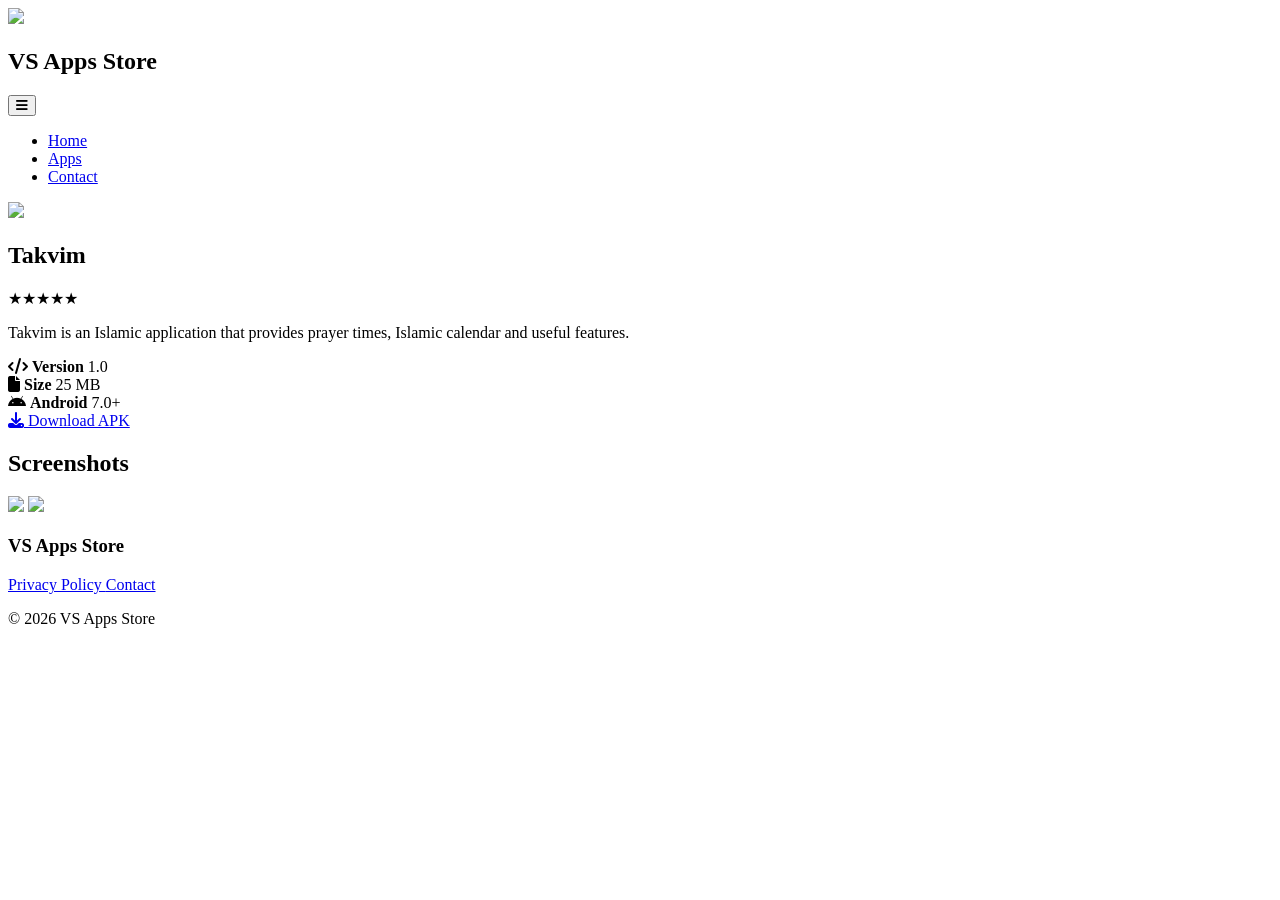
==== app.html @ e6839980 "Add files via upload" ====
<!DOCTYPE html>
<html lang="en">

<head>

<meta charset="UTF-8">
<meta name="viewport" content="width=device-width, initial-scale=1.0">

<title>Takvim | VS Apps Store</title>

<link rel="stylesheet" href="css/style.css">
<link rel="stylesheet" href="css/responsive.css">

<link href="https://fonts.googleapis.com/css2?family=Poppins:wght@300;400;500;600;700;800&display=swap" rel="stylesheet">

<link rel="stylesheet" 
href="https://cdnjs.cloudflare.com/ajax/libs/font-awesome/6.7.2/css/all.min.css">

</head>


<body>


<header>

<nav class="navbar">


<div class="logo">

<img src="images/logo.png">

<h2>VS Apps Store</h2>

</div>

<button class="menu-btn">
<i class="fa-solid fa-bars"></i>
</button>

<ul class="nav-links">

<li>
<a href="index.html">Home</a>
</li>

<li>
<a href="apps.html">Apps</a>
</li>

<li>
<a href="contact.html">Contact</a>
</li>

</ul>


</nav>

</header>




<section class="app-details">


<div class="app-icon">

<img src="images/takvim.png">

</div>



<div class="app-content">


<h1>

Takvim

</h1>


<div class="rating">

★★★★★

</div>



<p>

Takvim is an Islamic application that provides prayer times,
Islamic calendar and useful features.

</p>



<div class="details-box">


<div>

<i class="fa-solid fa-code"></i>

<strong>Version</strong>

<span>1.0</span>

</div>



<div>

<i class="fa-solid fa-file"></i>

<strong>Size</strong>

<span>25 MB</span>

</div>



<div>

<i class="fa-brands fa-android"></i>

<strong>Android</strong>

<span>7.0+</span>

</div>



</div>



<a href="downloads/Takvimi (2).apk" class="download-apk">

<i class="fa-solid fa-download"></i>

Download APK

</a>



</div>


</section>





<section class="screenshots">


<h2>

Screenshots

</h2>


<div class="shots">


<img src="screenshots/takvim1.png">

<img src="screenshots/takvim2.png">


</div>


</section>




<footer>

<h3>
VS Apps Store
</h3>


<div class="footer-links">

<a href="privacy.html">
Privacy Policy
</a>


<a href="contact.html">
Contact
</a>

</div>


<p>
© 2026 VS Apps Store
</p>


</footer>



</body>

</html>
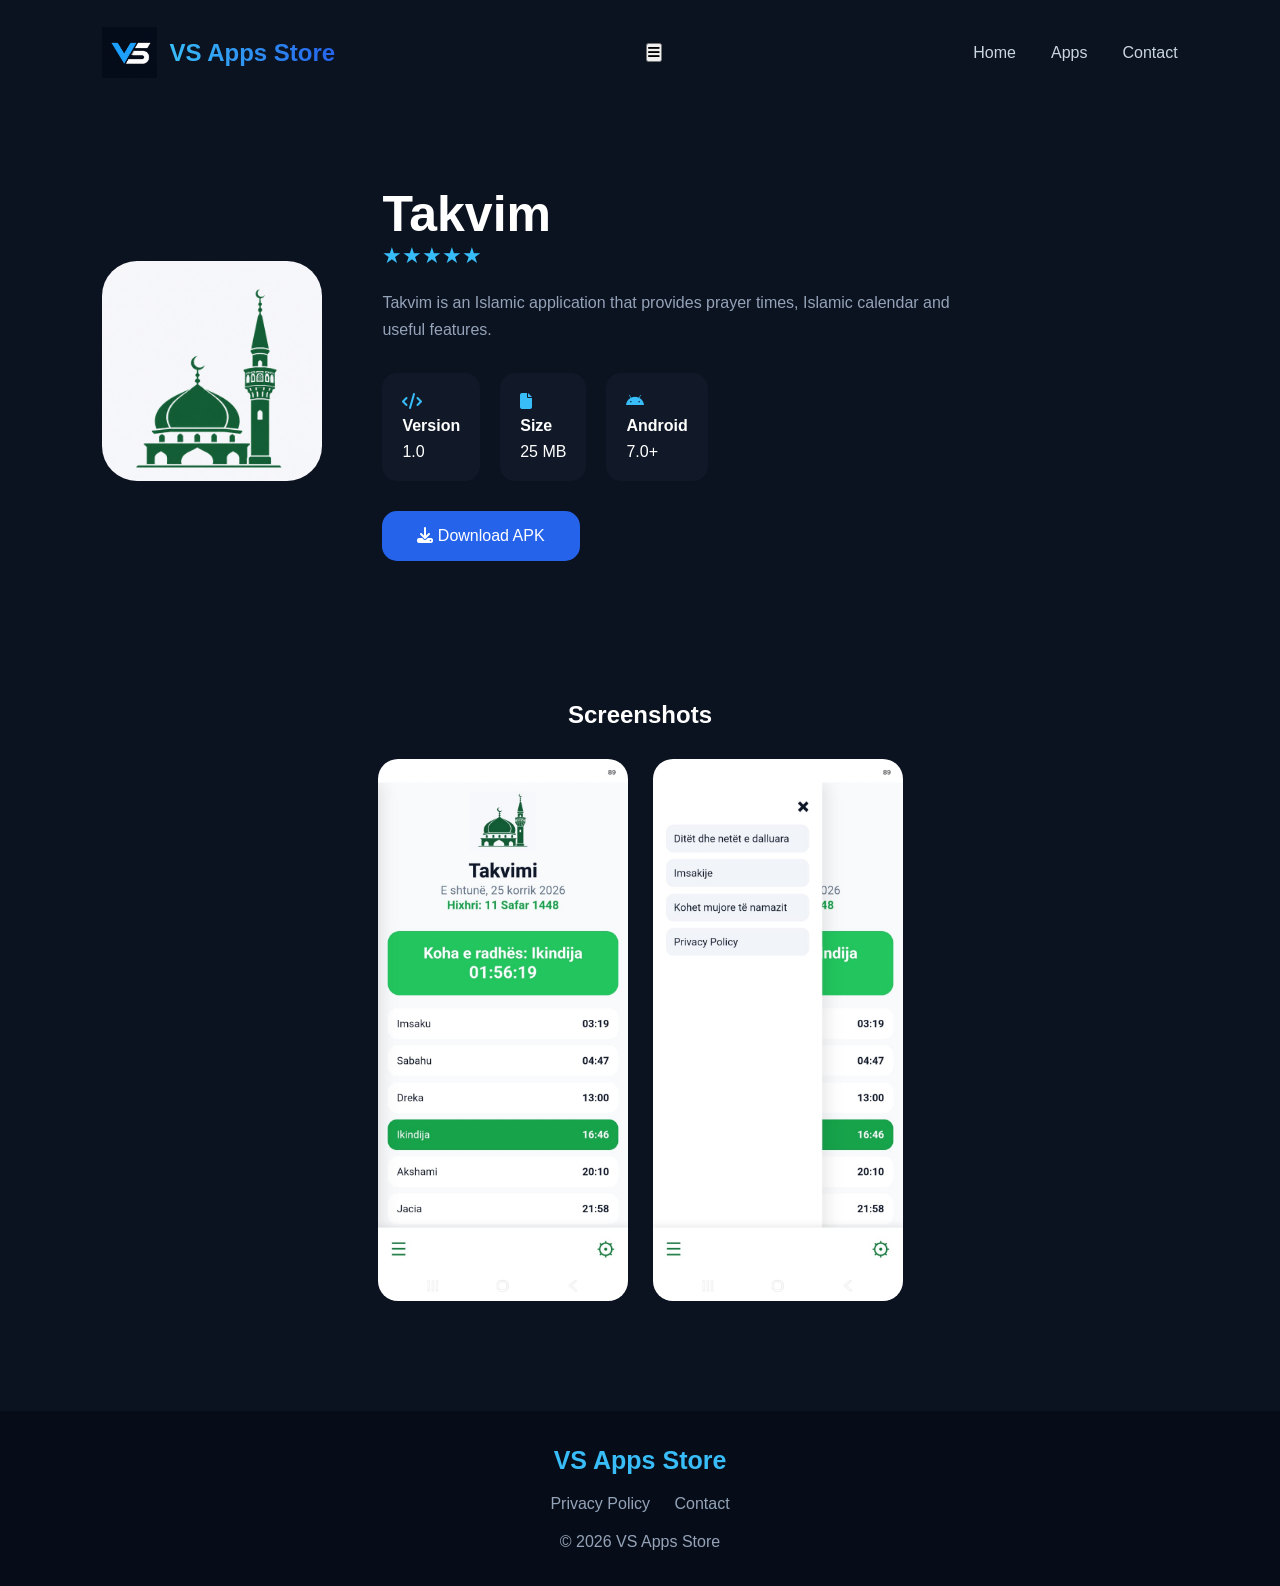
==== commit 14af15aa: "Update app.html" ====
--- a/app.html
+++ b/app.html
@@ -7,6 +7,9 @@
 <meta name="viewport" content="width=device-width, initial-scale=1.0">
 
 <title>Takvim | VS Apps Store</title>
+
+<link rel="icon" type="image/png" href="images/logo.png">
+
 
 <link rel="stylesheet" href="css/style.css">
 <link rel="stylesheet" href="css/responsive.css">
@@ -221,4 +224,4 @@
 
 </body>
 
-</html>+</html>
--- a/css/style.css
+++ b/css/style.css
@@ -0,0 +1,1030 @@
+/* =========================
+   VS APPS STORE
+   MAIN STYLE
+========================= */
+
+
+*{
+    margin:0;
+    padding:0;
+    box-sizing:border-box;
+}
+
+
+body{
+
+    font-family:'Poppins', sans-serif;
+    background:#0B1220;
+    color:white;
+
+}
+
+
+/* =========================
+   HEADER
+========================= */
+
+
+header{
+
+    width:100%;
+    padding:25px 8%;
+    position:relative;
+
+}
+
+
+.navbar{
+
+    display:flex;
+    justify-content:space-between;
+    align-items:center;
+
+}
+
+
+
+.logo{
+
+    display:flex;
+    align-items:center;
+    gap:12px;
+
+}
+
+
+.logo img{
+
+    width:55px;
+    height:55px;
+    object-fit:contain;
+
+}
+
+
+.logo h2{
+
+    font-size:24px;
+    font-weight:700;
+
+    background:linear-gradient(
+        90deg,
+        #38BDF8,
+        #2563EB
+    );
+
+    -webkit-background-clip:text;
+    color:transparent;
+
+}
+
+
+
+
+.nav-links{
+
+    display:flex;
+    list-style:none;
+    gap:35px;
+
+}
+
+
+.nav-links a{
+
+    color:#CBD5E1;
+    text-decoration:none;
+    font-size:16px;
+    transition:.3s;
+
+}
+
+
+.nav-links a:hover{
+
+    color:#38BDF8;
+
+}
+
+
+
+
+
+/* =========================
+ BUTTONS
+========================= */
+
+
+.main-btn{
+
+
+    display:inline-block;
+    padding:14px 30px;
+
+    background:#2563EB;
+
+    color:white;
+
+    text-decoration:none;
+
+    border-radius:12px;
+
+    font-weight:600;
+
+    transition:.3s;
+
+
+}
+
+
+
+.main-btn:hover{
+
+    background:#38BDF8;
+
+    transform:translateY(-3px);
+
+}
+
+
+
+
+.second-btn{
+
+
+    display:inline-block;
+
+    padding:14px 30px;
+
+    margin-left:15px;
+
+    border:1px solid #2563EB;
+
+    color:#38BDF8;
+
+    border-radius:12px;
+
+    text-decoration:none;
+
+
+}
+
+
+
+/* =========================
+ HERO SECTION
+========================= */
+
+
+.hero{
+
+
+    min-height:80vh;
+
+    display:flex;
+
+    align-items:center;
+
+    justify-content:space-between;
+
+    padding:60px 8%;
+
+
+}
+
+
+
+
+.hero-content{
+
+
+    width:50%;
+
+}
+
+
+
+.hero-content h1{
+
+
+    font-size:55px;
+
+    line-height:1.2;
+
+    font-weight:800;
+
+
+}
+
+
+
+.hero-content h1 span{
+
+
+    color:#38BDF8;
+
+
+}
+
+
+
+.hero-content p{
+
+
+    margin-top:25px;
+
+    color:#94A3B8;
+
+    font-size:18px;
+
+    max-width:500px;
+
+
+}
+
+
+
+
+.hero-buttons{
+
+    margin-top:35px;
+
+}
+
+
+
+.hero-image{
+
+
+    width:40%;
+
+}
+
+
+
+.hero-image img{
+
+
+    width:100%;
+
+    animation:float 4s infinite ease-in-out;
+
+
+}
+
+
+
+
+@keyframes float{
+
+
+    0%{
+
+        transform:translateY(0);
+
+    }
+
+
+    50%{
+
+        transform:translateY(-15px);
+
+    }
+
+
+    100%{
+
+        transform:translateY(0);
+
+    }
+
+
+}
+
+/* =========================
+   FEATURES SECTION
+========================= */
+
+
+.features{
+
+    display:flex;
+    justify-content:center;
+    gap:30px;
+    padding:60px 8%;
+
+}
+
+
+.feature-card{
+
+    background:#111827;
+
+    width:300px;
+
+    padding:35px 25px;
+
+    text-align:center;
+
+    border-radius:20px;
+
+    border:1px solid rgba(56,189,248,0.15);
+
+    transition:.3s;
+
+}
+
+
+
+.feature-card:hover{
+
+    transform:translateY(-10px);
+
+    border-color:#38BDF8;
+
+    box-shadow:0 15px 40px rgba(37,99,235,.25);
+
+}
+
+
+
+.feature-card i{
+
+    font-size:40px;
+
+    color:#38BDF8;
+
+    margin-bottom:20px;
+
+}
+
+
+
+.feature-card h3{
+
+    font-size:22px;
+
+    margin-bottom:10px;
+
+}
+
+
+
+.feature-card p{
+
+    color:#94A3B8;
+
+}
+
+
+
+
+
+/* =========================
+   FEATURED APPS
+========================= */
+
+
+.featured{
+
+    padding:70px 8%;
+
+    text-align:center;
+
+}
+
+
+
+.featured h2{
+
+    font-size:38px;
+
+    margin-bottom:40px;
+
+}
+
+
+
+
+
+.apps-container{
+
+
+    display:flex;
+
+    justify-content:center;
+
+    gap:30px;
+
+
+}
+
+
+
+
+
+.app-card{
+
+
+    width:320px;
+
+
+    background:#111827;
+
+
+    padding:30px;
+
+
+    border-radius:25px;
+
+
+    text-align:center;
+
+
+    border:1px solid rgba(56,189,248,.15);
+
+
+    transition:.3s;
+
+
+}
+
+
+
+.app-card:hover{
+
+
+    transform:translateY(-10px);
+
+
+    box-shadow:0 20px 50px rgba(0,0,0,.4);
+
+
+}
+
+
+
+
+.app-card img{
+
+
+    width:120px;
+
+    height:120px;
+
+    border-radius:25px;
+
+    object-fit:cover;
+
+    margin-bottom:20px;
+
+
+}
+
+
+
+
+.app-card h3{
+
+
+    font-size:25px;
+
+    margin-bottom:10px;
+
+
+}
+
+
+
+.rating{
+
+
+    color:#38BDF8;
+
+    font-size:22px;
+
+    margin-bottom:15px;
+
+
+}
+
+
+
+
+.app-card p{
+
+
+    color:#94A3B8;
+
+    font-size:15px;
+
+    margin-bottom:25px;
+
+
+}
+
+
+
+
+.app-card a{
+
+
+    display:inline-block;
+
+    padding:12px 25px;
+
+    background:#2563EB;
+
+    color:white;
+
+    text-decoration:none;
+
+    border-radius:12px;
+
+    transition:.3s;
+
+
+}
+
+
+
+.app-card a:hover{
+
+
+    background:#38BDF8;
+
+
+}
+
+
+
+
+
+/* =========================
+   FOOTER
+========================= */
+
+
+footer{
+
+
+    background:#070D18;
+
+    text-align:center;
+
+    padding:35px;
+
+
+    margin-top:50px;
+
+
+}
+
+
+
+footer h3{
+
+
+    color:#38BDF8;
+
+    font-size:25px;
+
+
+}
+
+
+
+footer p{
+
+
+    color:#94A3B8;
+
+    margin-top:10px;
+
+
+}
+
+/* =========================
+   APPS PAGE
+========================= */
+
+
+.apps-page{
+
+    padding:70px 8%;
+
+    text-align:center;
+
+}
+
+
+
+.apps-page h1{
+
+    font-size:45px;
+
+}
+
+
+
+.apps-page p{
+
+    color:#94A3B8;
+
+    margin-top:15px;
+
+}
+
+
+
+.apps-grid{
+
+    margin-top:50px;
+
+    display:grid;
+
+    grid-template-columns:repeat(auto-fit,minmax(280px,1fr));
+
+    gap:30px;
+
+}
+
+
+
+.app-info{
+
+    display:flex;
+
+    justify-content:space-between;
+
+    margin:20px 0;
+
+    color:#94A3B8;
+
+    font-size:14px;
+
+}
+
+/* =========================
+   APP DETAILS PAGE
+========================= */
+
+
+.app-details{
+
+    padding:80px 8%;
+
+    display:flex;
+
+    align-items:center;
+
+    gap:60px;
+
+}
+
+
+
+.app-icon img{
+
+    width:220px;
+
+    height:220px;
+
+    border-radius:35px;
+
+}
+
+
+
+.app-content{
+
+    max-width:600px;
+
+}
+
+
+
+.app-content h1{
+
+    font-size:50px;
+
+}
+
+
+
+.app-content p{
+
+    color:#94A3B8;
+
+    margin:20px 0;
+
+    line-height:1.7;
+
+}
+
+
+
+
+.details-box{
+
+    display:flex;
+
+    gap:20px;
+
+    margin:30px 0;
+
+    flex-wrap:wrap;
+
+}
+
+
+
+.details-box div{
+
+    background:#111827;
+
+    padding:20px;
+
+    border-radius:15px;
+
+    display:flex;
+
+    flex-direction:column;
+
+    gap:8px;
+
+}
+
+
+
+.details-box i{
+
+    color:#38BDF8;
+
+}
+
+
+
+.download-apk{
+
+    display:inline-block;
+
+    padding:16px 35px;
+
+    background:#2563EB;
+
+    color:white;
+
+    text-decoration:none;
+
+    border-radius:15px;
+
+}
+
+
+
+.download-apk:hover{
+
+    background:#38BDF8;
+
+}
+
+
+
+.screenshots{
+
+    padding:60px 8%;
+
+    text-align:center;
+
+}
+
+
+
+.shots{
+
+    display:flex;
+
+    justify-content:center;
+
+    gap:25px;
+
+    margin-top:30px;
+
+}
+
+
+
+.shots img{
+
+    width:250px;
+
+    border-radius:20px;
+
+}
+/* CONTACT + PRIVACY */
+
+
+.contact-page,
+.privacy{
+
+    padding:80px 8%;
+
+    text-align:center;
+
+}
+
+
+.contact-page h1,
+.privacy h1{
+
+    font-size:45px;
+
+    color:#38BDF8;
+
+}
+
+
+
+.contact-box{
+
+    margin:40px auto;
+
+    max-width:500px;
+
+    background:#111827;
+
+    padding:35px;
+
+    border-radius:20px;
+
+}
+
+
+.contact-box h3{
+
+    color:#38BDF8;
+
+    margin-top:20px;
+
+}
+
+
+
+.footer-links{
+
+    margin:20px;
+
+}
+
+
+.footer-links a{
+
+    color:#94A3B8;
+
+    text-decoration:none;
+
+    margin:10px;
+
+}
+
+.search-box{
+
+    width:100%;
+    max-width:550px;
+
+    margin:40px auto;
+
+    background:#111827;
+
+    padding:15px 20px;
+
+    border-radius:18px;
+
+    display:flex;
+
+    align-items:center;
+
+    gap:12px;
+
+    border:1px solid rgba(56,189,248,.25);
+
+}
+
+
+.search-box i{
+
+    color:#38BDF8;
+
+    font-size:20px;
+
+}
+
+
+.search-box input{
+
+    flex:1;
+
+    width:100%;
+
+    background:transparent;
+
+    border:none;
+
+    outline:none;
+
+    color:white;
+
+    font-size:16px;
+
+}
+
+/* APP CARD IMPROVEMENT */
+
+
+.app-card{
+
+    background:#111827;
+
+    padding:25px;
+
+    border-radius:25px;
+
+    transition:0.3s;
+
+}
+
+
+
+.app-card:hover{
+
+    transform:translateY(-8px);
+
+}
+
+
+
+.app-card img{
+
+    width:120px;
+
+    height:120px;
+
+    border-radius:25px;
+
+}
+
+
+
+.app-meta{
+
+    display:flex;
+
+    justify-content:space-between;
+
+    margin:20px 0;
+
+    color:#94A3B8;
+
+    font-size:14px;
+
+}
+
+
+
+.app-buttons{
+
+    display:flex;
+
+    gap:10px;
+
+}
+
+
+
+.app-buttons a{
+
+    flex:1;
+
+    padding:12px;
+
+    border-radius:12px;
+
+    background:#2563EB;
+
+    color:white;
+
+    text-decoration:none;
+
+    text-align:center;
+
+}
+
+
+
+.app-buttons a:hover{
+
+    background:#38BDF8;
+
+}
+
--- a/css/responsive.css
+++ b/css/responsive.css
@@ -0,0 +1,468 @@
+/* =========================
+   RESPONSIVE DESIGN
+   MOBILE + TABLET
+========================= */
+
+
+@media(max-width:1024px){
+
+
+    .hero{
+
+        flex-direction:column;
+
+        text-align:center;
+
+    }
+
+
+
+    .hero-content{
+
+        width:100%;
+
+    }
+
+
+
+    .hero-content h1{
+
+        font-size:45px;
+
+    }
+
+
+
+    .hero-image{
+
+        width:70%;
+
+        margin-top:40px;
+
+    }
+
+
+
+    .features{
+
+        flex-wrap:wrap;
+
+    }
+
+
+
+}
+
+
+
+
+@media(max-width:768px){
+
+
+header{
+
+    padding:15px 20px;
+
+}
+
+
+.navbar{
+
+    flex-direction:row;
+    justify-content:space-between;
+    align-items:center;
+
+}
+
+
+/* LOGO LEFT */
+
+.logo{
+
+    display:flex;
+    align-items:center;
+    gap:10px;
+
+}
+
+
+.logo img{
+
+    width:45px;
+    height:45px;
+
+}
+
+
+.logo h2{
+
+    font-size:18px;
+
+}
+
+
+/* MENU RIGHT */
+
+.menu-btn{
+
+    display:block;
+
+    background:none;
+
+    border:none;
+
+    color:white;
+
+    font-size:28px;
+
+}
+
+
+/* HIDE DESKTOP BUTTON */
+
+.main-btn{
+
+    display:none;
+
+}
+
+
+
+/* MOBILE NAV */
+
+.nav-links{
+
+    position:absolute;
+
+    top:75px;
+
+    left:20px;
+
+    right:20px;
+
+    background:#111827;
+
+    padding:20px;
+
+    border-radius:15px;
+
+    display:none;
+
+    flex-direction:column;
+
+    text-align:center;
+
+    z-index:1000;
+
+}
+
+
+
+.nav-links.active{
+
+    display:flex;
+
+}
+
+
+
+/* HERO */
+
+.hero{
+
+    flex-direction:column;
+
+    text-align:center;
+
+    padding:40px 20px;
+
+}
+
+
+.hero-content{
+
+    width:100%;
+
+}
+
+
+
+.hero-content h1{
+
+    font-size:32px;
+
+}
+
+
+/* APP DETAILS */
+
+
+.app-details{
+
+    flex-direction:column;
+
+    padding:40px 20px;
+
+    text-align:center;
+
+}
+
+
+.app-icon img{
+
+    width:150px;
+
+    height:150px;
+
+}
+
+
+.app-content h1{
+
+    font-size:35px;
+
+}
+
+
+.details-box{
+
+    flex-direction:column;
+
+}
+
+
+.details-box div{
+
+    width:100%;
+
+}
+
+
+.download-apk{
+
+    width:100%;
+
+}
+
+
+
+.shots{
+
+    flex-direction:column;
+
+}
+
+
+
+.shots img{
+
+    width:90%;
+
+}
+
+
+}
+
+
+
+
+
+@media(max-width:480px){
+
+
+
+.hero-content h1{
+
+    font-size:30px;
+
+}
+
+
+
+.logo img{
+
+    width:45px;
+
+    height:45px;
+
+}
+
+
+
+.main-btn{
+
+    padding:12px 20px;
+
+}
+
+
+
+}
+/* MOBILE MENU */
+
+
+@media(max-width:768px){
+
+
+.nav-links{
+
+
+    display:none;
+
+    flex-direction:column;
+
+    background:#111827;
+
+    padding:20px;
+
+    border-radius:15px;
+
+
+}
+
+
+
+.nav-links.active{
+
+
+    display:flex;
+
+
+}
+
+
+}
+
+@media(max-width:768px){
+
+
+.app-details{
+
+    flex-direction:column;
+
+    padding:40px 20px;
+
+    text-align:center;
+
+}
+
+
+.app-icon img{
+
+    width:150px;
+
+    height:150px;
+
+}
+
+
+
+.app-content h1{
+
+    font-size:35px;
+
+}
+
+
+
+.app-content p{
+
+    font-size:15px;
+
+}
+
+
+
+.details-box{
+
+    flex-direction:column;
+
+    width:100%;
+
+}
+
+
+
+.details-box div{
+
+    width:100%;
+
+}
+
+
+
+.download-apk{
+
+    width:100%;
+
+}
+
+
+
+.shots{
+
+    flex-direction:column;
+
+    align-items:center;
+
+}
+
+
+
+.shots img{
+
+    width:90%;
+
+}
+
+
+
+}
+
+@media(max-width:480px){
+
+
+.app-card{
+
+    width:100%;
+
+    padding:20px;
+
+}
+
+
+
+.app-card img{
+
+    width:100px;
+
+    height:100px;
+
+}
+
+
+}
+@media(max-width:768px){
+
+
+.search-box{
+
+    width:calc(100% - 40px);
+
+    margin:25px auto;
+
+    padding:12px 15px;
+
+    border-radius:15px;
+
+}
+
+
+.search-box input{
+
+    font-size:14px;
+
+}
+
+
+}
